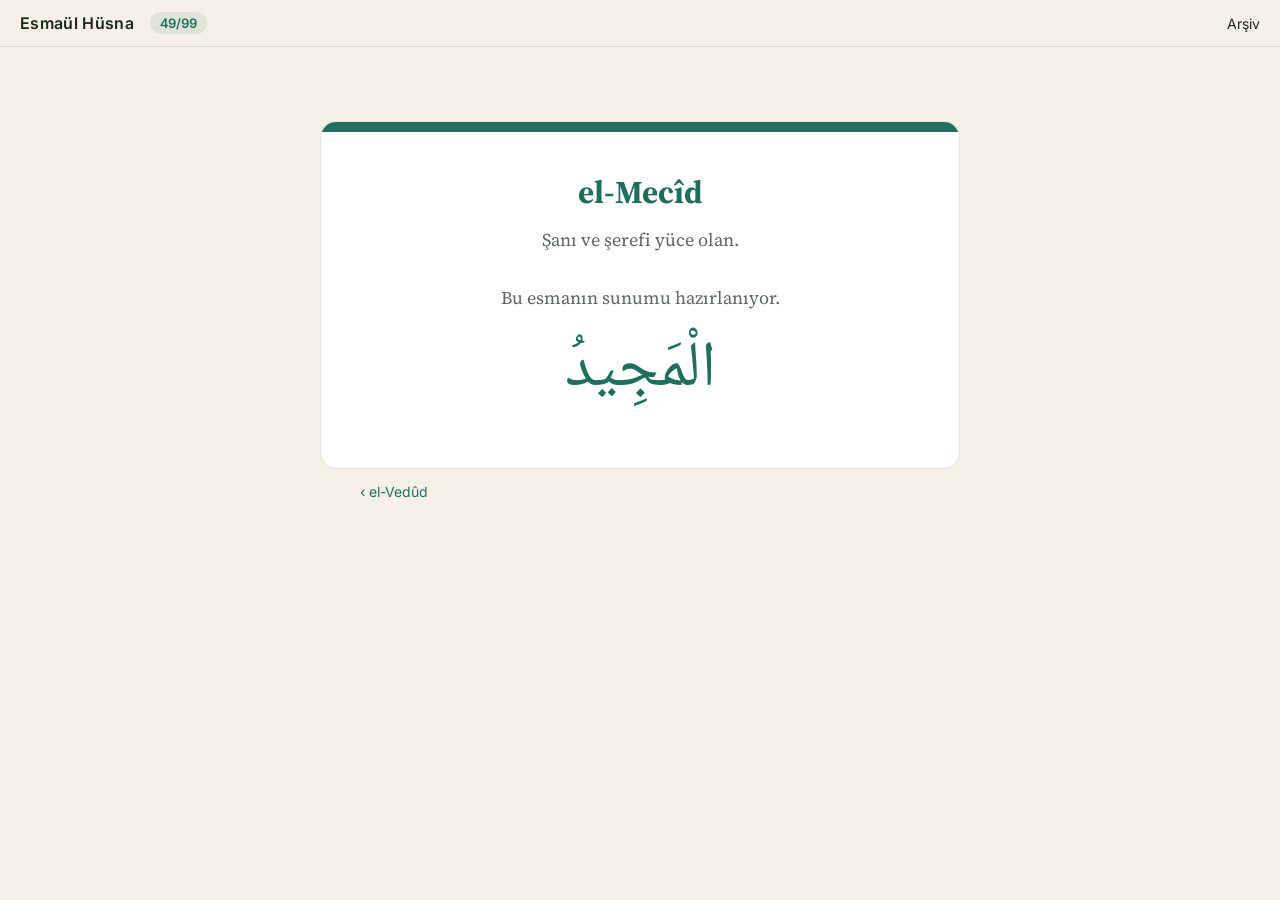
==== index.html @ b9900276 "Günlük Esmaül Hüsna sitesinin ilk sürümü - Gün hesabı (başlangıç 19 Ekim 2026, Diyanet sıralaması, 1" ====
<!doctype html>
<html lang="tr">
<head>
  <meta charset="utf-8">
  <meta name="viewport" content="width=device-width, initial-scale=1">
  <title>Esmaül Hüsna</title>
  <meta name="description" content="Her gün 99 esmadan biri, görsellerle zenginleştirilmiş bir sunum olarak.">
  <link rel="preconnect" href="https://fonts.googleapis.com">
  <link rel="preconnect" href="https://fonts.gstatic.com" crossorigin>
  <link rel="stylesheet" href="https://fonts.googleapis.com/css2?family=Noto+Naskh+Arabic:wght@400;600;700&family=Source+Serif+4:ital,opsz,wght@0,8..60,400;0,8..60,600;1,8..60,400&family=Inter:wght@400;500;600&display=swap">
  <link rel="stylesheet" href="css/stil.css">
  <link rel="stylesheet" href="css/yazdir.css" media="print">
</head>
<body>
  <header class="ust-bar">
    <a id="marka" class="marka" href="index.html">Esmaül Hüsna</a>
    <span id="sayac" class="sayac">–/99</span>
    <nav class="ust-linkler">
      <a id="arsiv-link" href="arsiv.html">Arşiv</a>
      <a id="pdf-indir" class="buton" href="#">PDF İndir</a>
    </nav>
  </header>

  <main>
    <div id="sahne" class="sahne"></div>

    <div id="kontroller" class="kontroller" hidden>
      <button id="geri" class="ok" aria-label="Önceki slayt">‹</button>
      <div class="ilerleme"><div id="ilerleme-dolu" class="ilerleme-dolu"></div></div>
      <span id="slayt-no" class="slayt-sayac">1/6</span>
      <button id="ileri" class="ok" aria-label="Sonraki slayt">›</button>
    </div>

    <nav id="esma-gezinme" class="esma-gezinme"></nav>
  </main>

  <script src="veri/esmalar.js"></script>
  <script src="js/gun.js"></script>
  <script src="js/desen.js"></script>
  <script src="js/sunum.js"></script>
</body>
</html>
---- css/stil.css ----
:root {
  --kagit: #F6F1E6;
  --kagit-koyu: #EDE4D1;
  --murekkep: #1E2622;
  --soluk: #5E6661;
  --altin: #B8913A;
  --altin-acik: #D9B45A;
  --esma: #1F6F5C;
  --cizgi: rgba(30, 38, 34, 0.12);
  --serif: "Source Serif 4", Georgia, "Times New Roman", serif;
  --sans: "Inter", system-ui, -apple-system, "Segoe UI", sans-serif;
  --arapca: "Noto Naskh Arabic", "Amiri", "Traditional Arabic", serif;
}

* { box-sizing: border-box; }
html, body { margin: 0; }
body {
  background: var(--kagit);
  color: var(--murekkep);
  font-family: var(--serif);
  min-height: 100vh;
  display: flex;
  flex-direction: column;
}
a { color: var(--esma); }

/* Üst bar */
.ust-bar {
  display: flex;
  align-items: center;
  gap: 16px;
  padding: 12px 20px;
  font-family: var(--sans);
  border-bottom: 1px solid var(--cizgi);
}
.marka { font-weight: 600; color: var(--murekkep); text-decoration: none; letter-spacing: 0.02em; }
.sayac {
  font-size: 13px;
  font-weight: 600;
  color: var(--esma);
  background: color-mix(in srgb, var(--esma) 10%, transparent);
  padding: 3px 10px;
  border-radius: 99px;
  font-variant-numeric: tabular-nums;
}
.ust-linkler { margin-left: auto; display: flex; align-items: center; gap: 14px; }
.ust-linkler a { font-size: 14px; color: var(--murekkep); text-decoration: none; }
.ust-linkler a:hover { text-decoration: underline; }
.ust-linkler .buton,
.ust-linkler .buton:hover {
  background: var(--esma);
  color: #fff;
  padding: 7px 14px;
  border-radius: 8px;
  font-weight: 500;
  text-decoration: none;
}
.ust-linkler .buton[hidden] { display: none; }

main { flex: 1; display: flex; flex-direction: column; align-items: center; padding: 20px 16px 28px; gap: 14px; }

/* Sahne ve slaytlar: tüm ölçüler slayt genişliğine (cqw) göre, böylece ekranda ve PDF'te aynı oranda */
.sahne {
  width: min(100%, calc((100vh - 190px) * 16 / 9), 1280px);
  container-type: inline-size;
}
.slaytlar { position: relative; }
.slayt {
  --u: 1cqw;
  display: none;
  position: relative;
  aspect-ratio: 16 / 9;
  overflow: hidden;
  border-radius: calc(var(--u) * 1.2);
  background: var(--kagit) var(--desen-acik);
  box-shadow: 0 10px 40px -12px rgba(30, 38, 34, 0.35);
  padding: calc(var(--u) * 4.5) calc(var(--u) * 6) calc(var(--u) * 6.5);
  flex-direction: column;
}
.slayt.aktif { display: flex; animation: belir 0.35s ease; }
@keyframes belir { from { opacity: 0; transform: translateY(6px); } to { opacity: 1; transform: none; } }

.slayt::before {
  /* İçerik slaytlarında sol kenarda esma renginde desenli şerit */
  content: "";
  position: absolute;
  inset: 0 auto 0 0;
  width: calc(var(--u) * 2.2);
  background: var(--esma) var(--desen);
  background-size: calc(var(--u) * 5);
}

.slayt-ust { display: flex; align-items: baseline; gap: calc(var(--u) * 1.6); margin-bottom: calc(var(--u) * 2.5); }
.slayt-no {
  font-family: var(--sans);
  font-size: calc(var(--u) * 1.4);
  font-weight: 600;
  color: var(--altin);
  border: 1px solid var(--altin);
  border-radius: 99px;
  padding: calc(var(--u) * 0.2) calc(var(--u) * 0.9);
}
.slayt-ust h2 {
  margin: 0;
  font-size: calc(var(--u) * 3.6);
  font-weight: 600;
  color: var(--esma);
  letter-spacing: -0.01em;
}
.govde { flex: 1; display: flex; flex-direction: column; justify-content: center; gap: calc(var(--u) * 1.6); }
.govde p { margin: 0; font-size: calc(var(--u) * 2.05); line-height: 1.55; max-width: 62ch; }
.govde .vurgu { font-size: calc(var(--u) * 3); line-height: 1.3; font-weight: 600; }
.govde .kok { font-family: var(--sans); font-size: calc(var(--u) * 1.5); color: var(--soluk); }
.govde .buyuk-metin { font-size: calc(var(--u) * 2.5); line-height: 1.55; }
.ortali { align-items: center; text-align: center; }
.ortali p, .ortali blockquote { max-width: 70ch; }

.arapca { font-family: var(--arapca); line-height: 1.6; }
.ayet { font-size: calc(var(--u) * 3.4) !important; color: var(--esma); line-height: 1.8 !important; }
blockquote { margin: 0; font-style: italic; font-size: calc(var(--u) * 2.3); line-height: 1.5; }
.kaynak { font-family: var(--sans); font-size: calc(var(--u) * 1.5) !important; color: var(--altin); font-weight: 600; letter-spacing: 0.04em; }

.iki-kolon { flex-direction: row; align-items: stretch; gap: calc(var(--u) * 3); }
.kutu {
  flex: 1;
  background: rgba(255, 255, 255, 0.6);
  border: 1px solid var(--cizgi);
  border-radius: calc(var(--u) * 1);
  padding: calc(var(--u) * 3);
  display: flex;
  flex-direction: column;
  justify-content: center;
}
.kutu h3 { margin: 0 0 calc(var(--u) * 1.2); font-family: var(--sans); font-size: calc(var(--u) * 1.4); text-transform: uppercase; letter-spacing: 0.12em; color: var(--altin); }
.kutu p { font-size: calc(var(--u) * 2.4); line-height: 1.5; }
.kutu.dua { background: color-mix(in srgb, var(--esma) 8%, white); }
.kutu.dua p { font-style: italic; }

.slayt-alt {
  position: absolute;
  left: calc(var(--u) * 6);
  right: calc(var(--u) * 4);
  bottom: calc(var(--u) * 2.2);
  display: flex;
  justify-content: space-between;
  font-family: var(--sans);
  font-size: calc(var(--u) * 1.25);
  color: var(--soluk);
  letter-spacing: 0.04em;
}

/* Kapak ve kapanış: koyu zemin, altın desen */
.kapak, .kapanis {
  background: var(--esma) var(--desen);
  background-size: calc(var(--u) * 7);
  color: #fff;
  padding: calc(var(--u) * 4);
}
.kapak::before, .kapanis::before {
  /* Ortada desenin üstüne yumuşak bir ışık halkası */
  width: auto;
  inset: 0;
  background: radial-gradient(ellipse at center, var(--esma) 30%, color-mix(in srgb, var(--esma) 55%, transparent) 70%, transparent 100%);
}
.kapak-ic {
  position: relative;
  flex: 1;
  display: flex;
  flex-direction: column;
  align-items: center;
  justify-content: center;
  text-align: center;
}
.kapak-sira {
  font-family: var(--sans);
  font-size: calc(var(--u) * 1.5);
  font-weight: 600;
  letter-spacing: 0.2em;
  color: var(--altin-acik);
  border: 1px solid var(--altin-acik);
  border-radius: 99px;
  padding: calc(var(--u) * 0.3) calc(var(--u) * 1.4);
  margin-bottom: calc(var(--u) * 1.5);
}
.buyuk { font-size: calc(var(--u) * 11); line-height: 1.7; color: #fff; text-shadow: 0 0.04em 0.15em rgba(0, 0, 0, 0.25); }
.orta { font-size: calc(var(--u) * 7); line-height: 1.5; }
.okunus { font-size: calc(var(--u) * 4); font-weight: 600; letter-spacing: 0.01em; }
.anlam-kisa { margin-top: calc(var(--u) * 1.2); font-size: calc(var(--u) * 2.1); font-style: italic; opacity: 0.88; max-width: 48ch; }
.kapak .slayt-alt, .kapanis .slayt-alt { color: rgba(255, 255, 255, 0.7); left: calc(var(--u) * 4); }
.ozet { font-size: calc(var(--u) * 2.8); line-height: 1.4; max-width: 40ch; margin: calc(var(--u) * 1) 0 calc(var(--u) * 3); }
.yarin {
  font-family: var(--sans);
  font-size: calc(var(--u) * 1.6);
  color: var(--altin-acik);
  margin: 0;
}
.yarin strong { color: #fff; }
.yarin span { font-family: var(--arapca); font-size: 1.3em; color: #fff; }

.taslak-notu { margin: 8px 0 0; font-family: var(--sans); font-size: 12px; color: var(--soluk); text-align: center; }

/* Kontroller */
.kontroller { display: flex; align-items: center; gap: 12px; width: min(100%, 560px); font-family: var(--sans); }
.kontroller[hidden] { display: none; }
.ok {
  width: 42px; height: 42px;
  border-radius: 50%;
  border: 1px solid var(--cizgi);
  background: #fff;
  color: var(--esma);
  font-size: 24px;
  line-height: 1;
  cursor: pointer;
}
.ok:disabled { opacity: 0.35; cursor: default; }
.ok:not(:disabled):hover { background: var(--esma); color: #fff; }
.ilerleme { flex: 1; height: 4px; background: var(--cizgi); border-radius: 4px; overflow: hidden; }
.ilerleme-dolu { height: 100%; width: 0; background: var(--esma); transition: width 0.3s ease; }
.slayt-sayac { font-size: 13px; color: var(--soluk); font-variant-numeric: tabular-nums; min-width: 2.5em; text-align: center; }

.esma-gezinme { display: flex; justify-content: space-between; width: min(100%, 560px); font-family: var(--sans); font-size: 14px; }
.esma-gezinme a { text-decoration: none; }
.esma-gezinme a:hover { text-decoration: underline; }

/* Mesaj ekranı (yakında, kilitli, hazırlanıyor) */
.mesaj {
  position: relative;
  overflow: hidden;
  text-align: center;
  background: #fff;
  border: 1px solid var(--cizgi);
  border-radius: 16px;
  padding: 48px 24px;
  max-width: 640px;
  margin: 6vh auto 0;
}
.mesaj-desen { position: absolute; inset: 0 0 auto; height: 10px; background-size: 30px; background-color: var(--esma); }
.mesaj h1 { margin: 0 0 12px; color: var(--esma); font-size: 32px; }
.mesaj p { font-size: 18px; line-height: 1.6; color: var(--soluk); margin: 0; }
.mesaj .arapca { color: var(--esma); margin-top: 12px; font-size: 64px; }

/* Arşiv */
.arsiv { width: min(100%, 1120px); margin: 0 auto; align-items: stretch; background: var(--desen-acik); }
.arsiv h1 { margin: 8px 0 0; font-size: 34px; color: var(--murekkep); }
.arsiv-ozet { margin: 0 0 6px; color: var(--soluk); font-family: var(--sans); font-size: 15px; }
.izgara { display: grid; grid-template-columns: repeat(auto-fill, minmax(150px, 1fr)); gap: 12px; }
.kart {
  position: relative;
  display: flex;
  flex-direction: column;
  align-items: center;
  gap: 2px;
  padding: 14px 10px 12px;
  background: #fff;
  border: 1px solid var(--cizgi);
  border-top: 4px solid var(--kart-renk);
  border-radius: 10px;
  text-decoration: none;
  color: var(--murekkep);
  transition: transform 0.15s ease, box-shadow 0.15s ease;
}
a.kart:hover { transform: translateY(-2px); box-shadow: 0 8px 20px -10px rgba(30, 38, 34, 0.4); }
.kart .arapca { font-size: 30px; color: var(--kart-renk); line-height: 1.7; }
.kart-sira { position: absolute; top: 8px; left: 10px; font-family: var(--sans); font-size: 12px; color: var(--soluk); font-variant-numeric: tabular-nums; }
.kart-okunus { font-size: 15px; font-weight: 600; text-align: center; }
.kart.bugun { outline: 2px solid var(--altin); outline-offset: 2px; }
.kart.bugun::after { content: "Bugün"; position: absolute; top: 8px; right: 10px; font-family: var(--sans); font-size: 11px; font-weight: 600; color: var(--altin); }
.kart.kilitli { opacity: 0.45; filter: grayscale(0.7); }
.kilit { position: absolute; top: 6px; right: 8px; font-size: 13px; }
.kaynak-notu { font-family: var(--sans); font-size: 13px; color: var(--soluk); margin-top: 16px; }

/* Telefon dikey: slayt dikdörtgene döner, yazılar büyür */
@media (max-width: 700px) and (orientation: portrait) {
  .ust-bar { padding: 10px 16px; gap: 10px; flex-wrap: wrap; }
  .ust-linkler { gap: 10px; }
  .sahne { width: 100%; }
  .slayt {
    --u: 1.85cqw;
    aspect-ratio: 4 / 5.6;
    padding: calc(var(--u) * 4) calc(var(--u) * 3.5) calc(var(--u) * 6) calc(var(--u) * 4.5);
  }
  .slayt::before { width: calc(var(--u) * 1.4); }
  .iki-kolon { flex-direction: column; gap: calc(var(--u) * 2); }
  .buyuk { font-size: calc(var(--u) * 11); }
  .slayt-alt { left: calc(var(--u) * 4.5); right: calc(var(--u) * 3); }
  .govde p { font-size: calc(var(--u) * 2.2); }
  .kapak, .kapanis { padding: calc(var(--u) * 4); }
  .izgara { grid-template-columns: repeat(2, 1fr); }
}
---- css/yazdir.css ----
/* PDF / yazdırma düzeni: yatay 16:9, her sayfa bir slayt */
@page { size: 1280px 720px; margin: 0; }

* { -webkit-print-color-adjust: exact; print-color-adjust: exact; }

html, body { background: var(--kagit); }
.ust-bar, .kontroller, .esma-gezinme, .taslak-notu { display: none !important; }
main { padding: 0; gap: 0; display: block; }

.sahne { width: 1280px; }
.slayt {
  --u: 12.8px;
  display: flex !important;
  width: 1280px;
  height: 720px;
  aspect-ratio: auto;
  border-radius: 0;
  box-shadow: none;
  animation: none !important;
  break-after: page;
  page-break-after: always;
}
.slayt:last-child { break-after: auto; page-break-after: auto; }
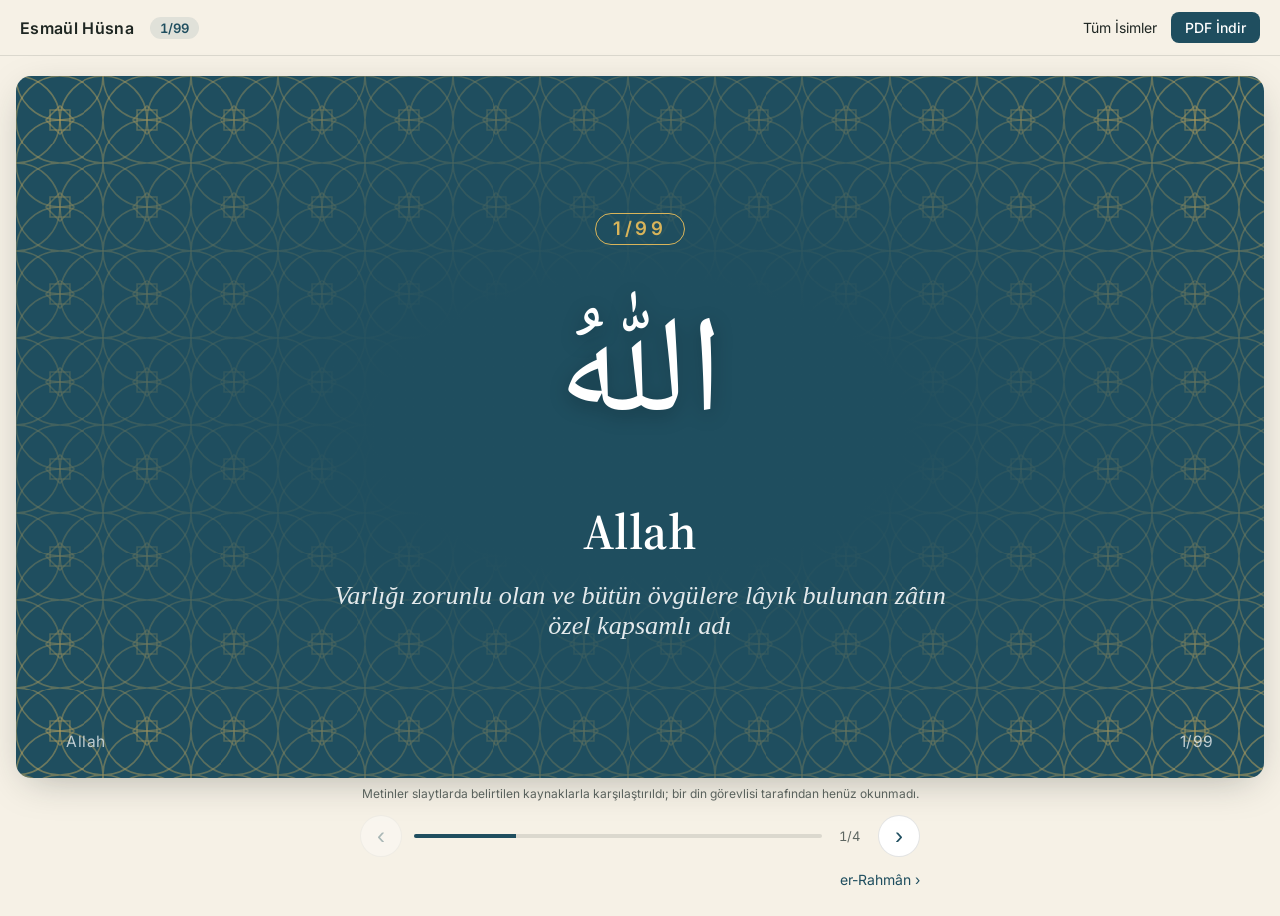
==== commit f9985d5a: "İçerik kaynaklara dayandırıldı, yorum slaytları kaldırıldı - Kısa anlamlar TDV İslâm Ansiklopedisi "" ====
--- a/index.html
+++ b/index.html
@@ -16,7 +16,7 @@
     <a id="marka" class="marka" href="index.html">Esmaül Hüsna</a>
     <span id="sayac" class="sayac">–/99</span>
     <nav class="ust-linkler">
-      <a id="arsiv-link" href="arsiv.html">Arşiv</a>
+      <a id="arsiv-link" href="arsiv.html">Tüm İsimler</a>
       <a id="pdf-indir" class="buton" href="#">PDF İndir</a>
     </nav>
   </header>
@@ -27,15 +27,16 @@
     <div id="kontroller" class="kontroller" hidden>
       <button id="geri" class="ok" aria-label="Önceki slayt">‹</button>
       <div class="ilerleme"><div id="ilerleme-dolu" class="ilerleme-dolu"></div></div>
-      <span id="slayt-no" class="slayt-sayac">1/6</span>
+      <span id="slayt-no" class="slayt-sayac">1/4</span>
       <button id="ileri" class="ok" aria-label="Sonraki slayt">›</button>
     </div>
 
     <nav id="esma-gezinme" class="esma-gezinme"></nav>
   </main>
 
+  <script src="veri/ayetler.js"></script>
   <script src="veri/esmalar.js"></script>
-  <script src="js/gun.js"></script>
+  <script src="js/ortak.js"></script>
   <script src="js/desen.js"></script>
   <script src="js/sunum.js"></script>
 </body>
--- a/css/stil.css
+++ b/css/stil.css
@@ -58,6 +58,7 @@
 .ust-linkler .buton[hidden] { display: none; }
 
 main { flex: 1; display: flex; flex-direction: column; align-items: center; padding: 20px 16px 28px; gap: 14px; }
+main[hidden] { display: none; }
 
 /* Sahne ve slaytlar: tüm ölçüler slayt genişliğine (cqw) göre, böylece ekranda ve PDF'te aynı oranda */
 .sahne {
@@ -74,7 +75,7 @@
   border-radius: calc(var(--u) * 1.2);
   background: var(--kagit) var(--desen-acik);
   box-shadow: 0 10px 40px -12px rgba(30, 38, 34, 0.35);
-  padding: calc(var(--u) * 4.5) calc(var(--u) * 6) calc(var(--u) * 6.5);
+  padding: calc(var(--u) * 4.5) calc(var(--u) * 6) calc(var(--u) * 8);
   flex-direction: column;
 }
 .slayt.aktif { display: flex; animation: belir 0.35s ease; }
@@ -149,6 +150,21 @@
   letter-spacing: 0.04em;
 }
 
+.slayt-kaynak {
+  position: absolute;
+  left: calc(var(--u) * 6);
+  right: calc(var(--u) * 4);
+  bottom: calc(var(--u) * 4.4);
+  margin: 0;
+  font-family: var(--sans);
+  font-size: calc(var(--u) * 1.05);
+  line-height: 1.4;
+  color: var(--soluk);
+  font-style: italic;
+}
+.slayt-kaynak:empty { display: none; }
+.kapanis .slayt-kaynak { color: rgba(255, 255, 255, 0.65); left: calc(var(--u) * 4); text-align: center; }
+
 /* Kapak ve kapanış: koyu zemin, altın desen */
 .kapak, .kapanis {
   background: var(--esma) var(--desen);
@@ -243,6 +259,18 @@
 .arsiv { width: min(100%, 1120px); margin: 0 auto; align-items: stretch; background: var(--desen-acik); }
 .arsiv h1 { margin: 8px 0 0; font-size: 34px; color: var(--murekkep); }
 .arsiv-ozet { margin: 0 0 6px; color: var(--soluk); font-family: var(--sans); font-size: 15px; }
+.arama {
+  width: 100%;
+  font: 16px var(--sans); /* 16px: iPhone'da odaklanınca sayfa yakınlaşmasın */
+  padding: 12px 16px;
+  border: 1px solid var(--cizgi);
+  border-radius: 10px;
+  background: #fff;
+  color: var(--murekkep);
+}
+.arama:focus { outline: 2px solid var(--altin); outline-offset: 1px; }
+.kart[hidden] { display: none; }
+.sonuc-yok { font-family: var(--sans); color: var(--soluk); text-align: center; margin: 12px 0; }
 .izgara { display: grid; grid-template-columns: repeat(auto-fill, minmax(150px, 1fr)); gap: 12px; }
 .kart {
   position: relative;
@@ -263,11 +291,13 @@
 .kart .arapca { font-size: 30px; color: var(--kart-renk); line-height: 1.7; }
 .kart-sira { position: absolute; top: 8px; left: 10px; font-family: var(--sans); font-size: 12px; color: var(--soluk); font-variant-numeric: tabular-nums; }
 .kart-okunus { font-size: 15px; font-weight: 600; text-align: center; }
-.kart.bugun { outline: 2px solid var(--altin); outline-offset: 2px; }
-.kart.bugun::after { content: "Bugün"; position: absolute; top: 8px; right: 10px; font-family: var(--sans); font-size: 11px; font-weight: 600; color: var(--altin); }
 .kart.kilitli { opacity: 0.45; filter: grayscale(0.7); }
 .kilit { position: absolute; top: 6px; right: 8px; font-size: 13px; }
-.kaynak-notu { font-family: var(--sans); font-size: 13px; color: var(--soluk); margin-top: 16px; }
+.kaynaklar { margin-top: 28px; padding: 20px 22px; background: #fff; border: 1px solid var(--cizgi); border-radius: 12px; }
+.kaynaklar h2 { margin: 0 0 10px; font-size: 22px; }
+.kaynaklar ul { margin: 0; padding-left: 18px; }
+.kaynaklar li { font-family: var(--sans); font-size: 14px; line-height: 1.6; color: var(--soluk); margin-bottom: 6px; overflow-wrap: anywhere; }
+.kaynaklar strong { color: var(--murekkep); }
 
 /* Telefon dikey: slayt dikdörtgene döner, yazılar büyür */
 @media (max-width: 700px) and (orientation: portrait) {
@@ -277,12 +307,13 @@
   .slayt {
     --u: 1.85cqw;
     aspect-ratio: 4 / 5.6;
-    padding: calc(var(--u) * 4) calc(var(--u) * 3.5) calc(var(--u) * 6) calc(var(--u) * 4.5);
+    padding: calc(var(--u) * 4) calc(var(--u) * 3.5) calc(var(--u) * 9) calc(var(--u) * 4.5);
   }
   .slayt::before { width: calc(var(--u) * 1.4); }
   .iki-kolon { flex-direction: column; gap: calc(var(--u) * 2); }
   .buyuk { font-size: calc(var(--u) * 11); }
-  .slayt-alt { left: calc(var(--u) * 4.5); right: calc(var(--u) * 3); }
+  .slayt-alt, .slayt-kaynak { left: calc(var(--u) * 4.5); right: calc(var(--u) * 3); }
+  .slayt-kaynak { font-size: calc(var(--u) * 1.1); }
   .govde p { font-size: calc(var(--u) * 2.2); }
   .kapak, .kapanis { padding: calc(var(--u) * 4); }
   .izgara { grid-template-columns: repeat(2, 1fr); }
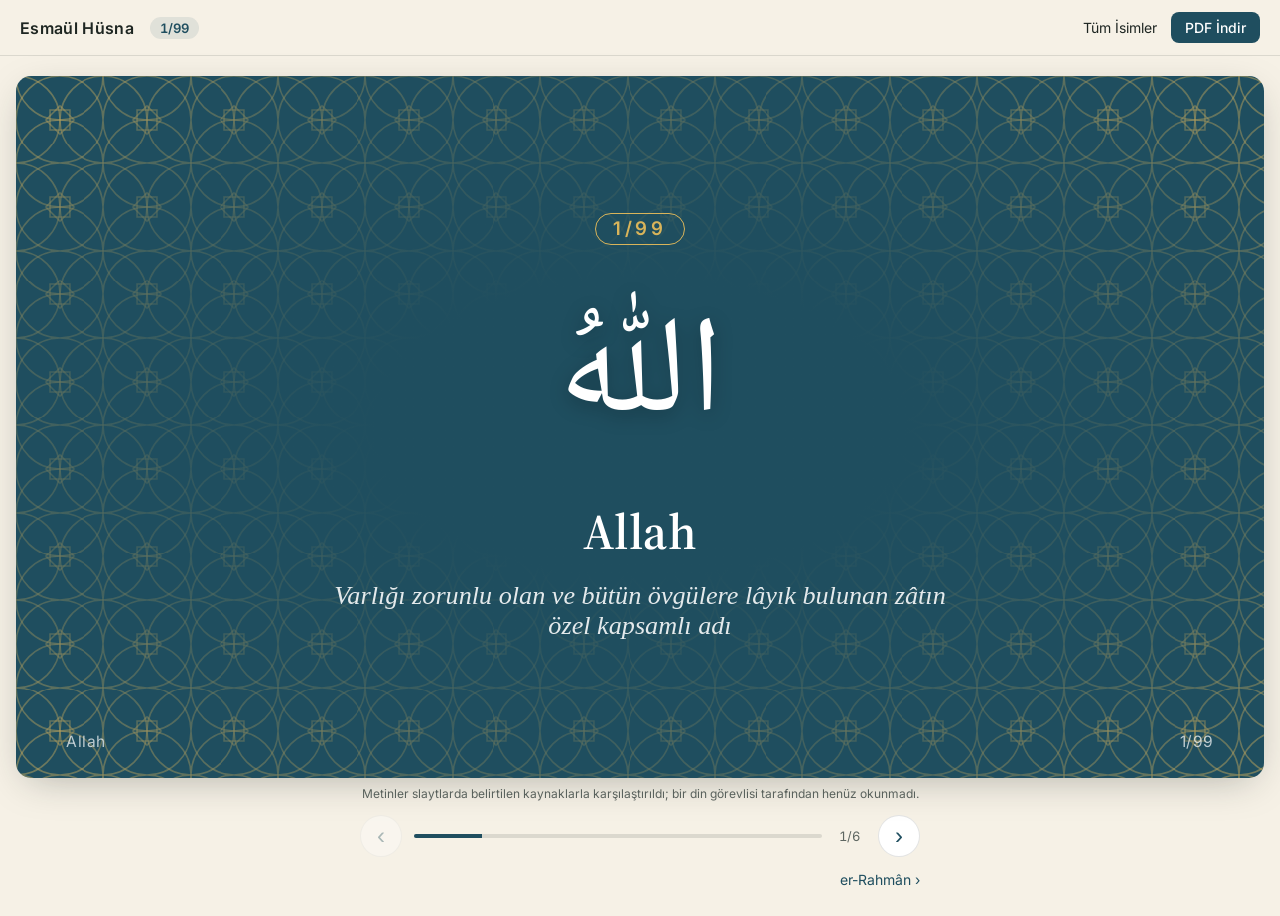
==== commit 6b5a5515: "Hayatımıza Yansıması ve Tefekkür ve Dua slaytları geri getirildi Slaytlar ve metinleri, kaynak kontr" ====
--- a/index.html
+++ b/index.html
@@ -27,7 +27,7 @@
     <div id="kontroller" class="kontroller" hidden>
       <button id="geri" class="ok" aria-label="Önceki slayt">‹</button>
       <div class="ilerleme"><div id="ilerleme-dolu" class="ilerleme-dolu"></div></div>
-      <span id="slayt-no" class="slayt-sayac">1/4</span>
+      <span id="slayt-no" class="slayt-sayac">1/6</span>
       <button id="ileri" class="ok" aria-label="Sonraki slayt">›</button>
     </div>
 
